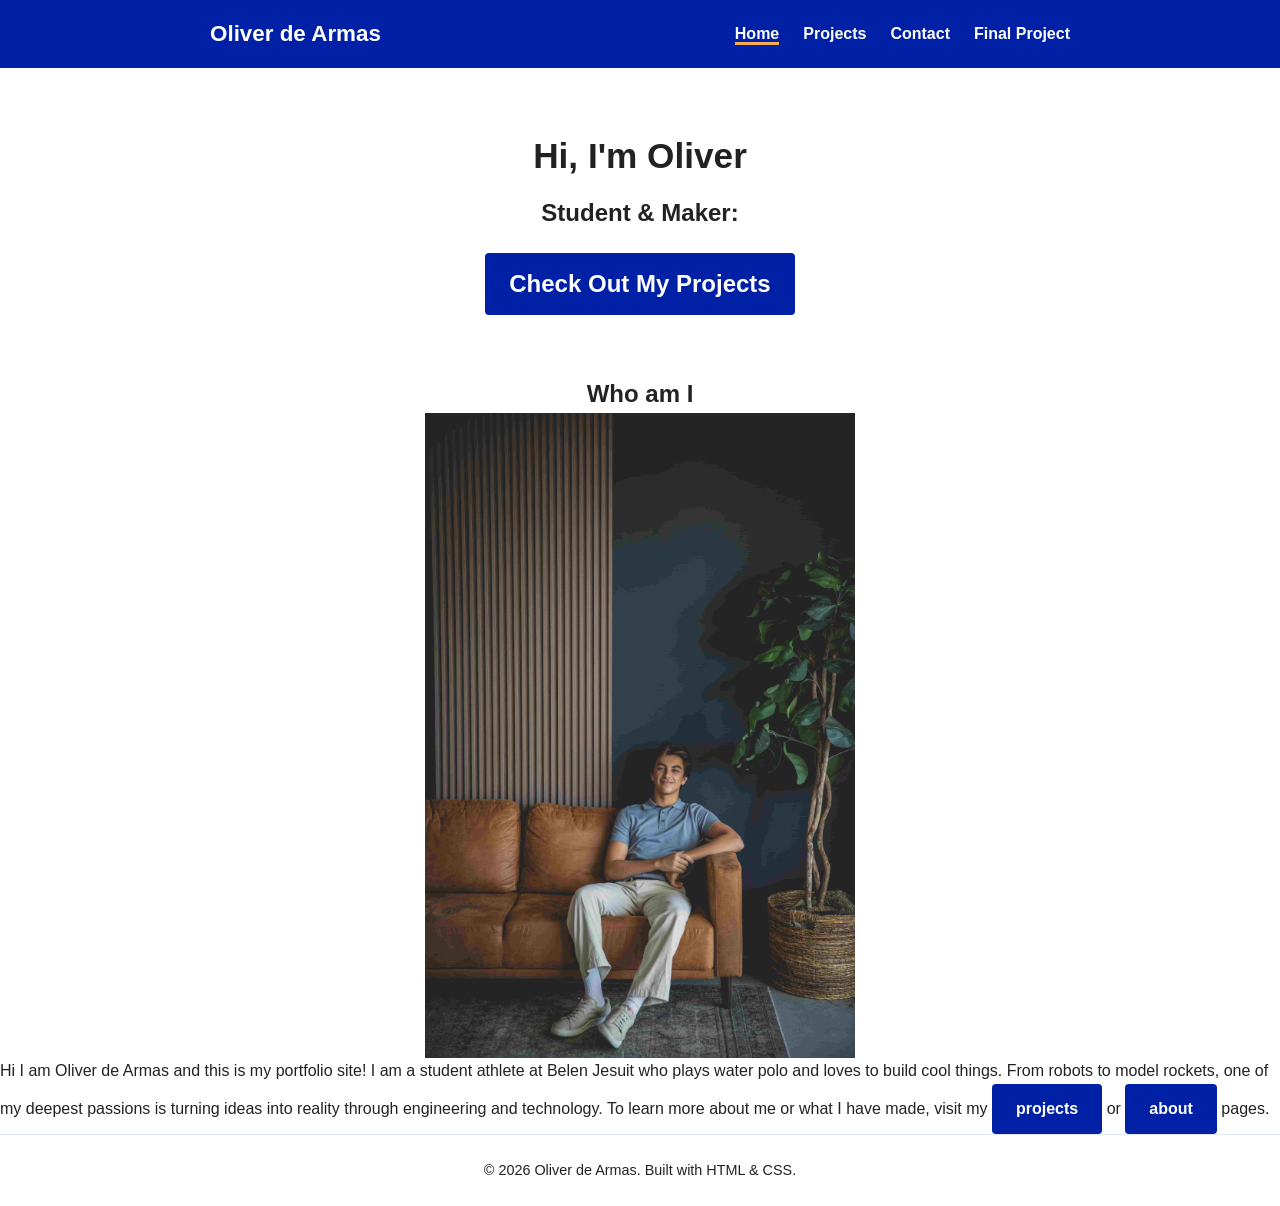
==== index.html @ 1093a174 "Add initial project files including HTML, CSS, JS, and images - Created launch configuration for deb" ====
<!DOCTYPE html>
<html lang="en">
<head>
  <meta charset="UTF-8">
  <meta name="viewport" content="width=device-width, initial-scale=1.0">
  <title>Oliver de Armas | Aspiring Engineer
  </title>
  <link rel="stylesheet" href="css/style.css">
</head>
<body>

  <!-- HEADER / NAV — this same block appears on every page.
       If you rename a page or add a new one, update the nav
       on ALL pages so the menu stays consistent. -->
  <header class="site-header">
    <div class="container">
      <a href="index.html" class="site-title">Oliver de Armas</a>
      <button class="menu-toggle" aria-label="Toggle menu">
        <span></span>
        <span></span>
        <span></span>
      </button>
      <ul class="nav-menu">
        <li><a href="index.html" class="active">Home</a></li>
        <li><a href="projects.html">Projects</a></li>
        <li><a href="contact.html">Contact</a></li>
        <li><a href="finalproject.html">Final Project</a></li>
      </ul>
    </div>
  </header>

  <main>
    <!-- HERO — the big introduction at the top of the homepage. -->
    <section class="hero">
      <div class="container">
        <h1>Hi, I'm Oliver</h1>
        <h2>Student & Maker:</p>
        <a href="projects.html" class="button">Check Out My Projects</a>
      </div>
    </section>

    <!-- QUICK INTRO — a short paragraph about you. -->
    <div class="container" style="display: flex; flex-direction: column; align-items: center;">
  <h2>Who am I</h2>
  <img src="assets/images/home/profggile.jpg" style="width: 50%; height: 65%px; margin: 0 auto;">
</div>

        <p>
          Hi I am Oliver de Armas and this is my portfolio site!
          I am a student athlete at Belen Jesuit who plays water polo and loves to build cool things.
          From robots to model rockets, one of my deepest passions is turning ideas into reality 
          through engineering and technology. To learn more about me or what I have made, visit my 
          <a href="projects.html" class="button">projects</a> or <a href="about.html" class="button">about</a> pages.
        </p>
      </div>
    </section>
  </main>

  <!-- FOOTER — also appears on every page. -->
  <footer class="site-footer">
    <div class="container">
      <p>&copy; 2026 Oliver de Armas. Built with HTML &amp; CSS.</p>
    </div>
  </footer>

  <script src="js/script.js"></script>
</body>
</html>
---- css/style.css ----
/* =========================================================
   STYLE.CSS — All the colors and spacing for the whole site
   live in this ONE file. Change something here and every
   page updates at once.
   ========================================================= */

/* ---- 1. COLORS -----------------------------------------
   Change these six values to re-theme the entire site.
   Try a color picker: https://coolors.co or your browser's
   built-in color picker in dev tools.
   ---------------------------------------------------------- */
:root {
  --color-bg: #ffffff;        /* page background */
  --color-text: #222222;      /* main text color */
  --color-primary: #0021A5;   /* header, links, buttons */
  --color-primary-dark: #FA4616; /* hover state for links/buttons */
  --color-accent: #f6ad55;    /* small highlights, e.g. active nav link */
  --color-border: #e2e8f0;    /* light lines / card borders */
}

/* ---- 2. RESET --------------------------------------------
   Removes default browser spacing so layouts are predictable.
   ---------------------------------------------------------- */
* {
  margin: 0;
  padding: 0;
  box-sizing: border-box;
}

body {
  font-family: Arial, Helvetica, sans-serif;
  color: var(--color-text);
  background-color: var(--color-bg);
  line-height: 1.6;
}

img {
  max-width: 100%;
  display: block;
}

a {
  color: var(--color-primary);
  text-decoration: none;
}

a:hover {
  color: var(--color-primary-dark);
  text-decoration: underline;
}

/* ---- 3. LAYOUT HELPERS ------------------------------------
   .container keeps content from stretching edge-to-edge on
   wide screens.
   ---------------------------------------------------------- */
.container {
  max-width: 900px;
  margin: 0 auto;
  padding: 0 20px;
}

section {
  padding: 40px 0;
}



/* ---- 4. HEADER + NAV MENU ---------------------------------- */
.site-header {
  background-color: var(--color-primary);
  color: #ffffff;
}

.site-header .container {
  display: flex;
  align-items: center;
  justify-content: space-between;
  padding-top: 16px;
  padding-bottom: 16px;
}

.site-title {
  font-size: 1.4rem;
  font-weight: bold;
  color: #ffffff;
}

.site-title:hover {
  color: #ffffff;
  text-decoration: none;
}

/* Nav links list */
.nav-menu {
  list-style: none;
  display: flex;
  gap: 24px;
}

.nav-menu a {
  color: #ffffff;
  font-weight: bold;
}

.nav-menu a:hover {
  color: var(--color-accent);
  text-decoration: none;
}

.nav-menu a.active {
  border-bottom: 3px solid var(--color-accent);
}

/* Hamburger button — hidden on wide screens, shown on narrow ones */
.menu-toggle {
  display: none;
  flex-direction: column;
  gap: 5px;
  background: none;
  border: none;
  cursor: pointer;
  padding: 4px;
}

.menu-toggle span {
  width: 26px;
  height: 3px;
  background-color: #ffffff;
  display: block;
}

/* ---- 5. SMALL SCREENS (phones) -----------------------------
   Below 700px wide: hide the nav links and show the hamburger
   button instead. Clicking it adds/removes the "open" class
   via js/script.js.
   ---------------------------------------------------------- */
@media (max-width: 700px) {
  .menu-toggle {
    display: flex;
  }

  .nav-menu {
    display: none;
    flex-direction: column;
    gap: 0;
    width: 100%;
    background-color: var(--color-primary-dark);
  }

  .nav-menu.open {
    display: flex;
  }

  .nav-menu li {
    border-top: 1px solid rgba(255, 255, 255, 0.2);
  }

  .nav-menu a {
    display: block;
    padding: 14px 20px;
  }

  .site-header .container {
    flex-wrap: wrap;
  }
}

/* ---- 6. HERO SECTION (big intro block on the homepage) ----- */
.hero {
  text-align: center;
  padding: 60px 20px;
}

.hero h1 {
  font-size: 2.2rem;
  margin-bottom: 10px;
}

.hero p {
  font-size: 1.1rem;
  margin-bottom: 20px;
}

/* Button-style link, e.g. "See my work" */
.button {
  display: inline-block;
  background-color: var(--color-primary);
  color: #ffffff;
  padding: 12px 24px;
  border-radius: 4px;
  font-weight: bold;
}

.button:hover {
  background-color: var(--color-primary-dark);
  color: #ffffff;
  text-decoration: none;
}

/* ---- 7. CARDS (used on the Projects page) ------------------- */
.card-grid {
  display: grid;
  grid-template-columns: repeat(auto-fit, minmax(240px, 1fr));
  gap: 20px;
}

.card {
  border: 1px solid var(--color-border);
  border-radius: 6px;
  padding: 20px;
}

.card h3 {
  margin-bottom: 8px;
}

.card .tags {
  margin-top: 10px;
  font-size: 0.85rem;
  color: var(--color-primary-dark);
}

.card-link {
  display: block;
  color: var(--color-text);
  transition: border-color 0.2s ease, transform 0.2s ease;
}

.card-link:hover {
  color: var(--color-text);
  border-color: var(--color-primary);
  text-decoration: none;
  transform: translateY(-2px);
}

.card-action {
  display: inline-block;
  margin-top: 16px;
  color: var(--color-primary);
  font-weight: bold;
}

.project-detail h1 {
  margin-bottom: 12px;
}

.project-detail .tags {
  margin: 20px 0;
  color: var(--color-primary-dark);
  font-weight: bold;
}

.project-summary {
  margin: 28px 0;
}

.project-summary h2 {
  margin-bottom: 12px;
}

.doc-stages {
  display: grid;
  gap: 28px;
  margin: 32px 0;
}

.doc-stage {
  display: grid;
  grid-template-columns: 1fr 1.2fr;
  gap: 24px;
  align-items: center;
  padding: 24px;
  border: 1px solid var(--color-border);
  border-radius: 10px;
  background: #f8fafc;
}

.stage-copy {
  display: flex;
  flex-direction: column;
  gap: 12px;
}

.stage-number {
  display: inline-block;
  font-size: 0.8rem;
  font-weight: bold;
  letter-spacing: 0.08em;
  text-transform: uppercase;
  color: var(--color-primary);
}

.doc-stage img {
  width: 100%;
  height: 280px;
  object-fit: cover;
  border-radius: 8px;
  border: 1px solid var(--color-border);
}

.back-link {
  display: inline-block;
  margin-top: 24px;
  font-weight: bold;
}

@media (max-width: 700px) {
  .doc-stage {
    grid-template-columns: 1fr;
  }

  .doc-stage img {
    height: 220px;
  }
}

/* ---- 8. SIMPLE FORM (Contact page) --------------------------- */
form {
  max-width: 500px;
}

label {
  display: block;
  font-weight: bold;
  margin-top: 16px;
  margin-bottom: 6px;
}

input,
textarea {
  width: 100%;
  padding: 10px;
  border: 1px solid var(--color-border);
  border-radius: 4px;
  font-size: 1rem;
  font-family: inherit;
}

form .button {
  margin-top: 20px;
  border: none;
  cursor: pointer;
}

/* ---- 9. FOOTER ------------------------------------------------ */
.site-footer {
  text-align: center;
  padding: 24px 0;
  border-top: 1px solid var(--color-border);
  color: var(--color-text);
  font-size: 0.9rem;
}
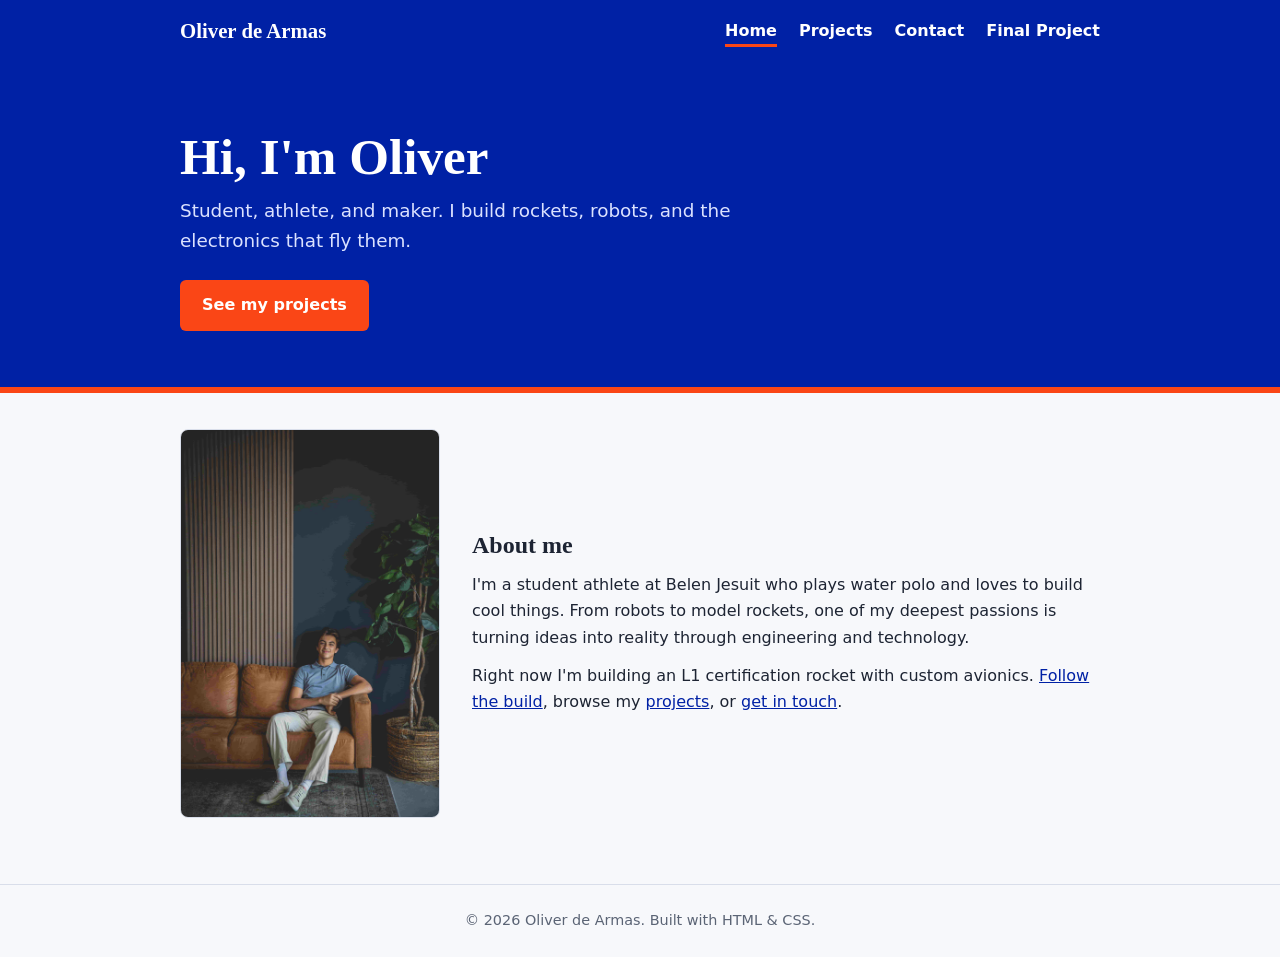
==== commit a4bd1ee2: "big changes" ====
--- a/index.html
+++ b/index.html
@@ -1,68 +1,40 @@
 <!DOCTYPE html>
 <html lang="en">
 <head>
-  <meta charset="UTF-8">
-  <meta name="viewport" content="width=device-width, initial-scale=1.0">
-  <title>Oliver de Armas | Aspiring Engineer
-  </title>
-  <link rel="stylesheet" href="css/style.css">
+<meta charset="UTF-8">
+<meta name="viewport" content="width=device-width, initial-scale=1.0">
+<title>Home | Oliver de Armas</title>
+<link rel="stylesheet" href="css/style.css">
 </head>
 <body>
-
-  <!-- HEADER / NAV — this same block appears on every page.
-       If you rename a page or add a new one, update the nav
-       on ALL pages so the menu stays consistent. -->
-  <header class="site-header">
-    <div class="container">
-      <a href="index.html" class="site-title">Oliver de Armas</a>
-      <button class="menu-toggle" aria-label="Toggle menu">
-        <span></span>
-        <span></span>
-        <span></span>
-      </button>
-      <ul class="nav-menu">
-        <li><a href="index.html" class="active">Home</a></li>
-        <li><a href="projects.html">Projects</a></li>
-        <li><a href="contact.html">Contact</a></li>
-        <li><a href="finalproject.html">Final Project</a></li>
-      </ul>
-    </div>
-  </header>
-
-  <main>
-    <!-- HERO — the big introduction at the top of the homepage. -->
-    <section class="hero">
-      <div class="container">
-        <h1>Hi, I'm Oliver</h1>
-        <h2>Student & Maker:</p>
-        <a href="projects.html" class="button">Check Out My Projects</a>
-      </div>
-    </section>
-
-    <!-- QUICK INTRO — a short paragraph about you. -->
-    <div class="container" style="display: flex; flex-direction: column; align-items: center;">
-  <h2>Who am I</h2>
-  <img src="assets/images/home/profggile.jpg" style="width: 50%; height: 65%px; margin: 0 auto;">
+<header class="site-header"><div class="container">
+<a href="index.html" class="site-title">Oliver de Armas</a>
+<button class="menu-toggle" aria-label="Toggle menu"><span></span><span></span><span></span></button>
+<ul class="nav-menu">
+<li><a href="index.html" class="active">Home</a></li>
+<li><a href="projects.html">Projects</a></li>
+<li><a href="contact.html">Contact</a></li>
+<li><a href="finalproject.html">Final Project</a></li>
+</ul>
+</div></header>
+<main>
+<section class="hero"><div class="container">
+<h1>Hi, I'm Oliver</h1>
+<p>Student, athlete, and maker. I build rockets, robots, and the electronics that fly them.</p>
+<a href="projects.html" class="button">See my projects</a>
+</div></section>
+<section><div class="container about">
+<img src="assets/images/home/profggile.jpg" alt="Photo of Oliver de Armas">
+<div>
+<h2>About me</h2>
+<p>I'm a student athlete at Belen Jesuit who plays water polo and loves to build cool things. From robots to model rockets, one of my deepest passions is turning ideas into reality through engineering and technology.</p>
+<p>Right now I'm building an L1 certification rocket with custom avionics. <a href="finalproject.html">Follow the build</a>, browse my <a href="projects.html">projects</a>, or <a href="contact.html">get in touch</a>.</p>
 </div>
-
-        <p>
-          Hi I am Oliver de Armas and this is my portfolio site!
-          I am a student athlete at Belen Jesuit who plays water polo and loves to build cool things.
-          From robots to model rockets, one of my deepest passions is turning ideas into reality 
-          through engineering and technology. To learn more about me or what I have made, visit my 
-          <a href="projects.html" class="button">projects</a> or <a href="about.html" class="button">about</a> pages.
-        </p>
-      </div>
-    </section>
-  </main>
-
-  <!-- FOOTER — also appears on every page. -->
-  <footer class="site-footer">
-    <div class="container">
-      <p>&copy; 2026 Oliver de Armas. Built with HTML &amp; CSS.</p>
-    </div>
-  </footer>
-
-  <script src="js/script.js"></script>
+</div></section>
+</main>
+<footer class="site-footer"><div class="container"><p>&copy; 2026 Oliver de Armas. Built with HTML &amp; CSS.</p></div></footer>
+<script src="js/script.js"></script>
 </body>
 </html>
+
+
--- a/css/style.css
+++ b/css/style.css
@@ -1,352 +1,139 @@
-/* =========================================================
-   STYLE.CSS — All the colors and spacing for the whole site
-   live in this ONE file. Change something here and every
-   page updates at once.
-   ========================================================= */
+/* STYLE.CSS - every color and spacing value for the site lives here.
+   Re-theme the site by editing the variables just below. */
+:root{--blue:#0021A5;--orange:#FA4616;--ink:#1d2433;--muted:#5b6475;--paper:#f7f8fb;--line:#d9deea;--white:#fff;--done:#1a7f4b;--wip:#b86e00}
+*{margin:0;padding:0;box-sizing:border-box}
+html{scroll-behavior:smooth}
+body{font-family:system-ui,-apple-system,"Segoe UI",Roboto,Arial,sans-serif;color:var(--ink);background:var(--paper);line-height:1.65}
+h1,h2,h3{font-family:Georgia,"Times New Roman",serif;line-height:1.2}
+img{max-width:100%;display:block}
+a{color:var(--blue)}
+a:hover{color:var(--orange)}
+:focus-visible{outline:3px solid var(--orange);outline-offset:2px}
+.container{max-width:960px;margin:0 auto;padding:0 20px}
+section{padding:36px 0}
 
-/* ---- 1. COLORS -----------------------------------------
-   Change these six values to re-theme the entire site.
-   Try a color picker: https://coolors.co or your browser's
-   built-in color picker in dev tools.
-   ---------------------------------------------------------- */
-:root {
-  --color-bg: #ffffff;        /* page background */
-  --color-text: #222222;      /* main text color */
-  --color-primary: #0021A5;   /* header, links, buttons */
-  --color-primary-dark: #FA4616; /* hover state for links/buttons */
-  --color-accent: #f6ad55;    /* small highlights, e.g. active nav link */
-  --color-border: #e2e8f0;    /* light lines / card borders */
+/* Header and nav */
+.site-header{background:var(--blue);position:sticky;top:0;z-index:10}
+.site-header .container{display:flex;align-items:center;justify-content:space-between;padding-top:14px;padding-bottom:14px}
+.site-title{font-family:Georgia,serif;font-size:1.3rem;font-weight:bold;color:var(--white);text-decoration:none}
+.site-title:hover{color:var(--white)}
+.nav-menu{list-style:none;display:flex;gap:22px}
+.nav-menu a{color:var(--white);font-weight:600;text-decoration:none;padding:4px 0}
+.nav-menu a:hover{color:#ffd0c2}
+.nav-menu a.active{border-bottom:3px solid var(--orange)}
+.menu-toggle{display:none;flex-direction:column;gap:5px;background:none;border:none;cursor:pointer;padding:4px}
+.menu-toggle span{width:26px;height:3px;background:var(--white);display:block}
+@media(max-width:700px){
+  .menu-toggle{display:flex}
+  .nav-menu{display:none;flex-direction:column;gap:0;width:100%;margin-top:10px}
+  .nav-menu.open{display:flex}
+  .nav-menu li{border-top:1px solid rgba(255,255,255,.25)}
+  .nav-menu a{display:block;padding:12px 0}
+  .site-header .container{flex-wrap:wrap}
 }
 
-/* ---- 2. RESET --------------------------------------------
-   Removes default browser spacing so layouts are predictable.
-   ---------------------------------------------------------- */
-* {
-  margin: 0;
-  padding: 0;
-  box-sizing: border-box;
-}
+/* Homepage */
+.hero{background:var(--blue);color:var(--white);padding:64px 0 56px;border-bottom:6px solid var(--orange)}
+.hero h1{font-size:clamp(2rem,6vw,3.2rem);margin-bottom:8px}
+.hero p{font-size:1.15rem;max-width:560px;margin-bottom:24px;color:#dbe2ff}
+.button{display:inline-block;background:var(--orange);color:var(--white);padding:12px 22px;border-radius:6px;font-weight:700;text-decoration:none}
+.button:hover{background:var(--white);color:var(--blue)}
+.about{display:grid;grid-template-columns:260px 1fr;gap:32px;align-items:center}
+.about img{border-radius:8px;border:1px solid var(--line);width:100%}
+.about h2{margin-bottom:12px}
+.about p+p{margin-top:12px}
+@media(max-width:700px){.about{grid-template-columns:1fr}.about img{max-width:260px}}
 
-body {
-  font-family: Arial, Helvetica, sans-serif;
-  color: var(--color-text);
-  background-color: var(--color-bg);
-  line-height: 1.6;
-}
+/* Cards */
+.card-grid{display:grid;grid-template-columns:repeat(auto-fit,minmax(260px,1fr));gap:20px;margin-top:20px}
+.card{background:var(--white);border:1px solid var(--line);border-radius:8px;padding:20px;display:block;color:var(--ink);text-decoration:none}
+a.card:hover{border-color:var(--blue);color:var(--ink)}
+.card h3{margin-bottom:6px;font-size:1.15rem}
+.card p{color:var(--muted)}
+.card .go{display:inline-block;margin-top:12px;color:var(--blue);font-weight:700}
 
-img {
-  max-width: 100%;
-  display: block;
-}
+/* Status pills: change the class on a page to todo, wip, or done */
+.pill{display:inline-block;font-size:.8rem;font-weight:700;padding:2px 10px;border-radius:99px;border:1px solid currentColor}
+.pill.todo{color:var(--muted)}
+.pill.wip{color:var(--wip)}
+.pill.done{color:var(--done)}
 
-a {
-  color: var(--color-primary);
-  text-decoration: none;
-}
+/* Build log on the Final Project page */
+.log{list-style:none;margin-top:20px;border-left:3px solid var(--line)}
+.log li{position:relative;padding:0 0 18px 28px}
+.log li::before{content:attr(data-n);position:absolute;left:-15px;top:14px;width:27px;height:27px;border-radius:50%;background:var(--blue);color:var(--white);font-size:.8rem;font-weight:700;display:grid;place-items:center}
+.log .card{padding:14px 18px}
+.log .card h3{font-size:1.05rem;display:flex;gap:10px;align-items:center;flex-wrap:wrap}
 
-a:hover {
-  color: var(--color-primary-dark);
-  text-decoration: underline;
-}
+/* Fact boxes */
+.facts{display:grid;grid-template-columns:repeat(auto-fit,minmax(170px,1fr));gap:12px;margin:16px 0}
+.fact{background:var(--white);border:1px solid var(--line);border-left:4px solid var(--orange);border-radius:6px;padding:10px 14px}
+.fact b{display:block;font-size:.85rem;color:var(--muted)}
 
-/* ---- 3. LAYOUT HELPERS ------------------------------------
-   .container keeps content from stretching edge-to-edge on
-   wide screens.
-   ---------------------------------------------------------- */
-.container {
-  max-width: 900px;
-  margin: 0 auto;
-  padding: 0 20px;
-}
+/* Step pages */
+.crumbs{font-size:.9rem;color:var(--muted);margin-bottom:14px}
+.step-head{background:var(--white);border-bottom:1px solid var(--line);padding:30px 0 24px}
+.step-head h1{font-size:clamp(1.7rem,4.5vw,2.4rem);margin:6px 0 10px}
+.toc{display:flex;flex-wrap:wrap;gap:8px;margin-top:14px}
+.toc a{font-size:.9rem;text-decoration:none;border:1px solid var(--line);border-radius:99px;padding:3px 12px;background:var(--paper)}
+.block{background:var(--white);border:1px solid var(--line);border-radius:8px;padding:22px 24px;margin-bottom:18px}
+.block h2{font-size:1.3rem;margin-bottom:10px;padding-bottom:8px;border-bottom:2px solid var(--line)}
+.part-title{font-size:1.6rem;margin:30px 0 14px;color:var(--blue)}
+.todo-text{color:var(--muted);font-style:italic;background:#fff7e6;border-left:4px solid var(--orange);padding:8px 12px;border-radius:0 6px 6px 0}
+.todo-text+.todo-text{margin-top:8px}
+.photos{display:grid;grid-template-columns:repeat(auto-fit,minmax(220px,1fr));gap:14px}
+figure img,.ph{width:100%;aspect-ratio:4/3;object-fit:cover;border-radius:6px;border:1px solid var(--line)}
+.ph{display:grid;place-items:center;background:repeating-linear-gradient(45deg,#eef1f8,#eef1f8 10px,#e6eaf4 10px,#e6eaf4 20px);color:var(--muted);font-size:.9rem}
+figcaption{font-size:.9rem;color:var(--muted);margin-top:6px}
+table{width:100%;border-collapse:collapse;font-size:.95rem;display:block;overflow-x:auto}
+th,td{border:1px solid var(--line);padding:8px 10px;text-align:left;white-space:nowrap}
+th{background:var(--paper)}
+.pager{display:flex;justify-content:space-between;gap:12px;margin-top:24px;flex-wrap:wrap}
+.pager a{flex:1;min-width:200px}
+.pager .next{text-align:right}
+.pager small{display:block;color:var(--muted)}
 
-section {
-  padding: 40px 0;
-}
+/* Ideas section */
+.idea{margin-top:16px}
+.idea img{width:min(100%,420px);margin-top:10px;border-radius:6px;border:1px solid var(--line)}
+details{background:var(--white);border:1px solid var(--line);border-radius:8px;padding:14px 20px;margin-top:14px}
+summary{cursor:pointer;font-weight:700}
+
+/* Contact */
+.contact-list{list-style:none;margin-top:16px}
+.contact-list li{padding:10px 0;border-bottom:1px solid var(--line)}
+
+/* Footer */
+.site-footer{text-align:center;padding:24px 0;border-top:1px solid var(--line);color:var(--muted);font-size:.9rem;margin-top:30px}
+@media(prefers-reduced-motion:reduce){html{scroll-behavior:auto}}
+
+/* ---------- Contact page ---------- */
+.contact-intro{max-width:620px;margin-top:8px;color:var(--muted)}
+.contact-cards{display:grid;grid-template-columns:repeat(auto-fit,minmax(240px,1fr));gap:16px;margin:24px 0 8px}
+.contact-card{background:var(--white);border:1px solid var(--line);border-top:4px solid var(--blue);border-radius:8px;padding:18px 20px;display:block;text-decoration:none;color:var(--ink)}
+.contact-card:hover{border-top-color:var(--orange);color:var(--ink)}
+.contact-card small{display:block;color:var(--muted);font-size:.85rem}
+.contact-card strong{display:block;font-size:1.05rem;color:var(--blue);word-break:break-word}
+.contact-card span{display:block;margin-top:6px;font-size:.9rem;color:var(--muted)}
+
+/* ---------- Resume ---------- */
+.resume-head{display:flex;justify-content:space-between;align-items:center;gap:16px;flex-wrap:wrap;margin-bottom:16px}
+.resume-head h2{font-size:1.8rem}
+.resume{background:var(--white);border:1px solid var(--line);border-radius:8px;padding:28px 30px}
+.resume-top{padding-bottom:16px;margin-bottom:8px;border-bottom:2px solid var(--blue)}
+.resume-top h3{font-size:1.6rem}
+.resume-top p{color:var(--muted)}
+.r-section{padding-top:18px}
+.r-section h3{font-size:1.1rem;color:var(--blue);padding-bottom:6px;border-bottom:1px solid var(--line);margin-bottom:12px}
+.r-entry{margin-bottom:14px}
+.r-row{display:flex;justify-content:space-between;gap:12px;flex-wrap:wrap}
+.r-row b{font-size:1rem}
+.r-row span{color:var(--muted);font-size:.9rem}
+.r-sub{color:var(--muted);font-size:.95rem}
+.r-entry ul{margin:6px 0 0 20px}
+.r-entry li{margin-bottom:3px}
+.skill-list{display:flex;flex-wrap:wrap;gap:8px;list-style:none;margin:0 !important}
+.skill-list li{background:var(--paper);border:1px solid var(--line);border-radius:99px;padding:2px 12px;font-size:.9rem;margin:0}
+@media print{.site-header,.site-footer,.contact-cards,.resume-head .button,.step-head{display:none}.resume{border:none;padding:0}}
 
 
-
-/* ---- 4. HEADER + NAV MENU ---------------------------------- */
-.site-header {
-  background-color: var(--color-primary);
-  color: #ffffff;
-}
-
-.site-header .container {
-  display: flex;
-  align-items: center;
-  justify-content: space-between;
-  padding-top: 16px;
-  padding-bottom: 16px;
-}
-
-.site-title {
-  font-size: 1.4rem;
-  font-weight: bold;
-  color: #ffffff;
-}
-
-.site-title:hover {
-  color: #ffffff;
-  text-decoration: none;
-}
-
-/* Nav links list */
-.nav-menu {
-  list-style: none;
-  display: flex;
-  gap: 24px;
-}
-
-.nav-menu a {
-  color: #ffffff;
-  font-weight: bold;
-}
-
-.nav-menu a:hover {
-  color: var(--color-accent);
-  text-decoration: none;
-}
-
-.nav-menu a.active {
-  border-bottom: 3px solid var(--color-accent);
-}
-
-/* Hamburger button — hidden on wide screens, shown on narrow ones */
-.menu-toggle {
-  display: none;
-  flex-direction: column;
-  gap: 5px;
-  background: none;
-  border: none;
-  cursor: pointer;
-  padding: 4px;
-}
-
-.menu-toggle span {
-  width: 26px;
-  height: 3px;
-  background-color: #ffffff;
-  display: block;
-}
-
-/* ---- 5. SMALL SCREENS (phones) -----------------------------
-   Below 700px wide: hide the nav links and show the hamburger
-   button instead. Clicking it adds/removes the "open" class
-   via js/script.js.
-   ---------------------------------------------------------- */
-@media (max-width: 700px) {
-  .menu-toggle {
-    display: flex;
-  }
-
-  .nav-menu {
-    display: none;
-    flex-direction: column;
-    gap: 0;
-    width: 100%;
-    background-color: var(--color-primary-dark);
-  }
-
-  .nav-menu.open {
-    display: flex;
-  }
-
-  .nav-menu li {
-    border-top: 1px solid rgba(255, 255, 255, 0.2);
-  }
-
-  .nav-menu a {
-    display: block;
-    padding: 14px 20px;
-  }
-
-  .site-header .container {
-    flex-wrap: wrap;
-  }
-}
-
-/* ---- 6. HERO SECTION (big intro block on the homepage) ----- */
-.hero {
-  text-align: center;
-  padding: 60px 20px;
-}
-
-.hero h1 {
-  font-size: 2.2rem;
-  margin-bottom: 10px;
-}
-
-.hero p {
-  font-size: 1.1rem;
-  margin-bottom: 20px;
-}
-
-/* Button-style link, e.g. "See my work" */
-.button {
-  display: inline-block;
-  background-color: var(--color-primary);
-  color: #ffffff;
-  padding: 12px 24px;
-  border-radius: 4px;
-  font-weight: bold;
-}
-
-.button:hover {
-  background-color: var(--color-primary-dark);
-  color: #ffffff;
-  text-decoration: none;
-}
-
-/* ---- 7. CARDS (used on the Projects page) ------------------- */
-.card-grid {
-  display: grid;
-  grid-template-columns: repeat(auto-fit, minmax(240px, 1fr));
-  gap: 20px;
-}
-
-.card {
-  border: 1px solid var(--color-border);
-  border-radius: 6px;
-  padding: 20px;
-}
-
-.card h3 {
-  margin-bottom: 8px;
-}
-
-.card .tags {
-  margin-top: 10px;
-  font-size: 0.85rem;
-  color: var(--color-primary-dark);
-}
-
-.card-link {
-  display: block;
-  color: var(--color-text);
-  transition: border-color 0.2s ease, transform 0.2s ease;
-}
-
-.card-link:hover {
-  color: var(--color-text);
-  border-color: var(--color-primary);
-  text-decoration: none;
-  transform: translateY(-2px);
-}
-
-.card-action {
-  display: inline-block;
-  margin-top: 16px;
-  color: var(--color-primary);
-  font-weight: bold;
-}
-
-.project-detail h1 {
-  margin-bottom: 12px;
-}
-
-.project-detail .tags {
-  margin: 20px 0;
-  color: var(--color-primary-dark);
-  font-weight: bold;
-}
-
-.project-summary {
-  margin: 28px 0;
-}
-
-.project-summary h2 {
-  margin-bottom: 12px;
-}
-
-.doc-stages {
-  display: grid;
-  gap: 28px;
-  margin: 32px 0;
-}
-
-.doc-stage {
-  display: grid;
-  grid-template-columns: 1fr 1.2fr;
-  gap: 24px;
-  align-items: center;
-  padding: 24px;
-  border: 1px solid var(--color-border);
-  border-radius: 10px;
-  background: #f8fafc;
-}
-
-.stage-copy {
-  display: flex;
-  flex-direction: column;
-  gap: 12px;
-}
-
-.stage-number {
-  display: inline-block;
-  font-size: 0.8rem;
-  font-weight: bold;
-  letter-spacing: 0.08em;
-  text-transform: uppercase;
-  color: var(--color-primary);
-}
-
-.doc-stage img {
-  width: 100%;
-  height: 280px;
-  object-fit: cover;
-  border-radius: 8px;
-  border: 1px solid var(--color-border);
-}
-
-.back-link {
-  display: inline-block;
-  margin-top: 24px;
-  font-weight: bold;
-}
-
-@media (max-width: 700px) {
-  .doc-stage {
-    grid-template-columns: 1fr;
-  }
-
-  .doc-stage img {
-    height: 220px;
-  }
-}
-
-/* ---- 8. SIMPLE FORM (Contact page) --------------------------- */
-form {
-  max-width: 500px;
-}
-
-label {
-  display: block;
-  font-weight: bold;
-  margin-top: 16px;
-  margin-bottom: 6px;
-}
-
-input,
-textarea {
-  width: 100%;
-  padding: 10px;
-  border: 1px solid var(--color-border);
-  border-radius: 4px;
-  font-size: 1rem;
-  font-family: inherit;
-}
-
-form .button {
-  margin-top: 20px;
-  border: none;
-  cursor: pointer;
-}
-
-/* ---- 9. FOOTER ------------------------------------------------ */
-.site-footer {
-  text-align: center;
-  padding: 24px 0;
-  border-top: 1px solid var(--color-border);
-  color: var(--color-text);
-  font-size: 0.9rem;
-}
